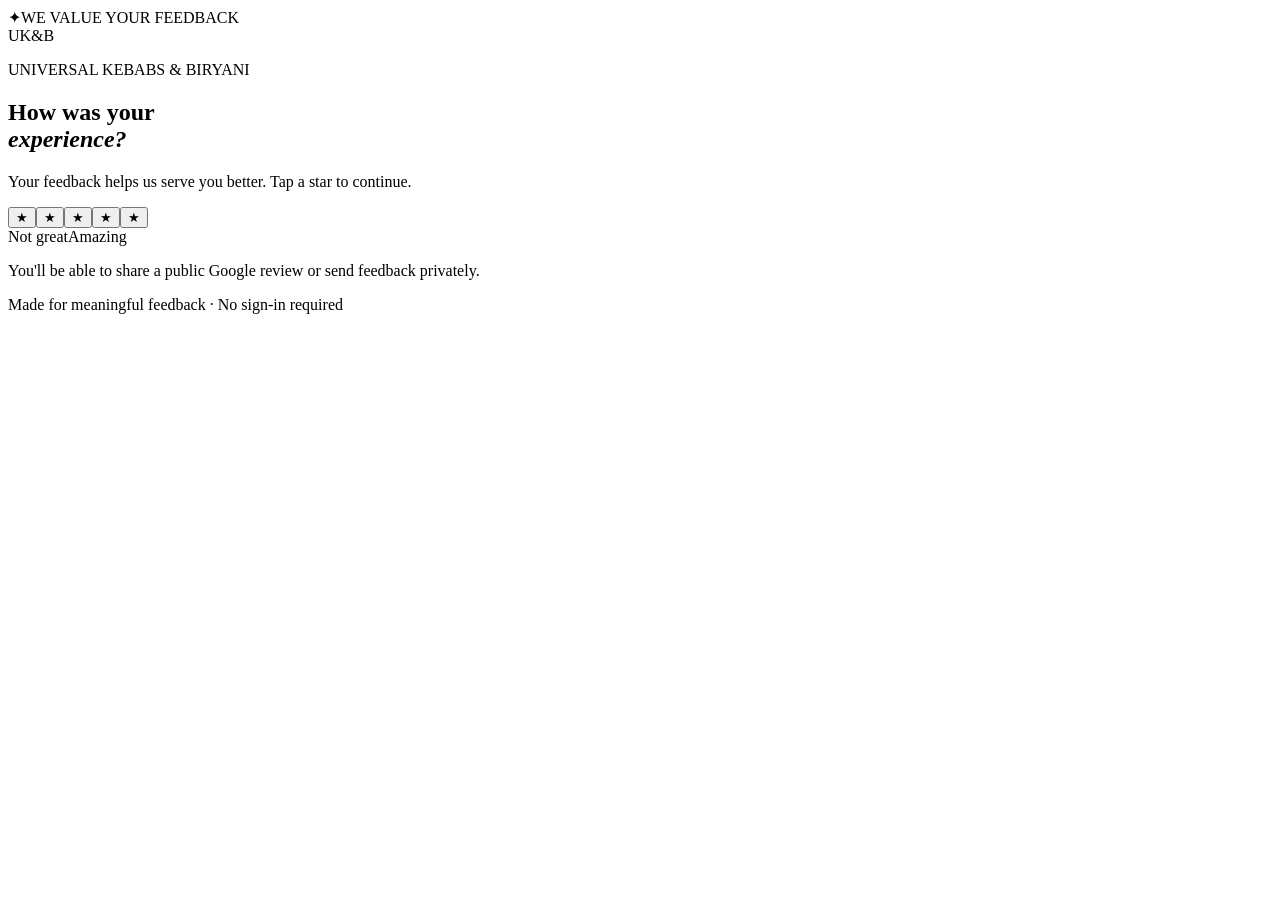
==== index.html @ d446b82c "Create index.html" ====
<!doctype html>
<html lang="en"><head><meta charset="utf-8"><meta name="viewport" content="width=device-width,initial-scale=1"><meta name="theme-color" content="#101817"><meta name="description" content="Share your experience with Universal Kebabs & Biryani."><title>Rate your visit | Universal Kebabs & Biryani</title><link rel="stylesheet" href="style.css"></head><body><main class="shell"><div class="top"><span class="mini-icon">✦</span><span>WE VALUE YOUR FEEDBACK</span></div><section class="panel"><div class="brand-mark" aria-hidden="true">UK<span>&</span>B</div><p class="eyebrow">UNIVERSAL KEBABS & BIRYANI</p><h1>How was your<br><em>experience?</em></h1><p class="subtitle">Your feedback helps us serve you better. Tap a star to continue.</p><div class="stars" role="group" aria-label="Choose a rating from one to five stars"><button type="button" aria-label="1 star" data-rating="1">★</button><button type="button" aria-label="2 stars" data-rating="2">★</button><button type="button" aria-label="3 stars" data-rating="3">★</button><button type="button" aria-label="4 stars" data-rating="4">★</button><button type="button" aria-label="5 stars" data-rating="5">★</button></div><div class="scale"><span>Not great</span><span>Amazing</span></div><p class="note">You'll be able to share a public Google review or send feedback privately.</p></section><footer>Made for meaningful feedback · No sign-in required</footer></main><script>const buttons=[...document.querySelectorAll('[data-rating]')];buttons.forEach((btn,i)=>{btn.addEventListener('mouseenter',()=>paint(i+1));btn.addEventListener('focus',()=>paint(i+1));btn.addEventListener('click',()=>{const n=Number(btn.dataset.rating);window.location.href='feedback.html?rating='+n;});});document.querySelector('.stars').addEventListener('mouseleave',()=>paint(0));function paint(n){buttons.forEach((b,i)=>b.classList.toggle('active',i<n));}</script></body></html>
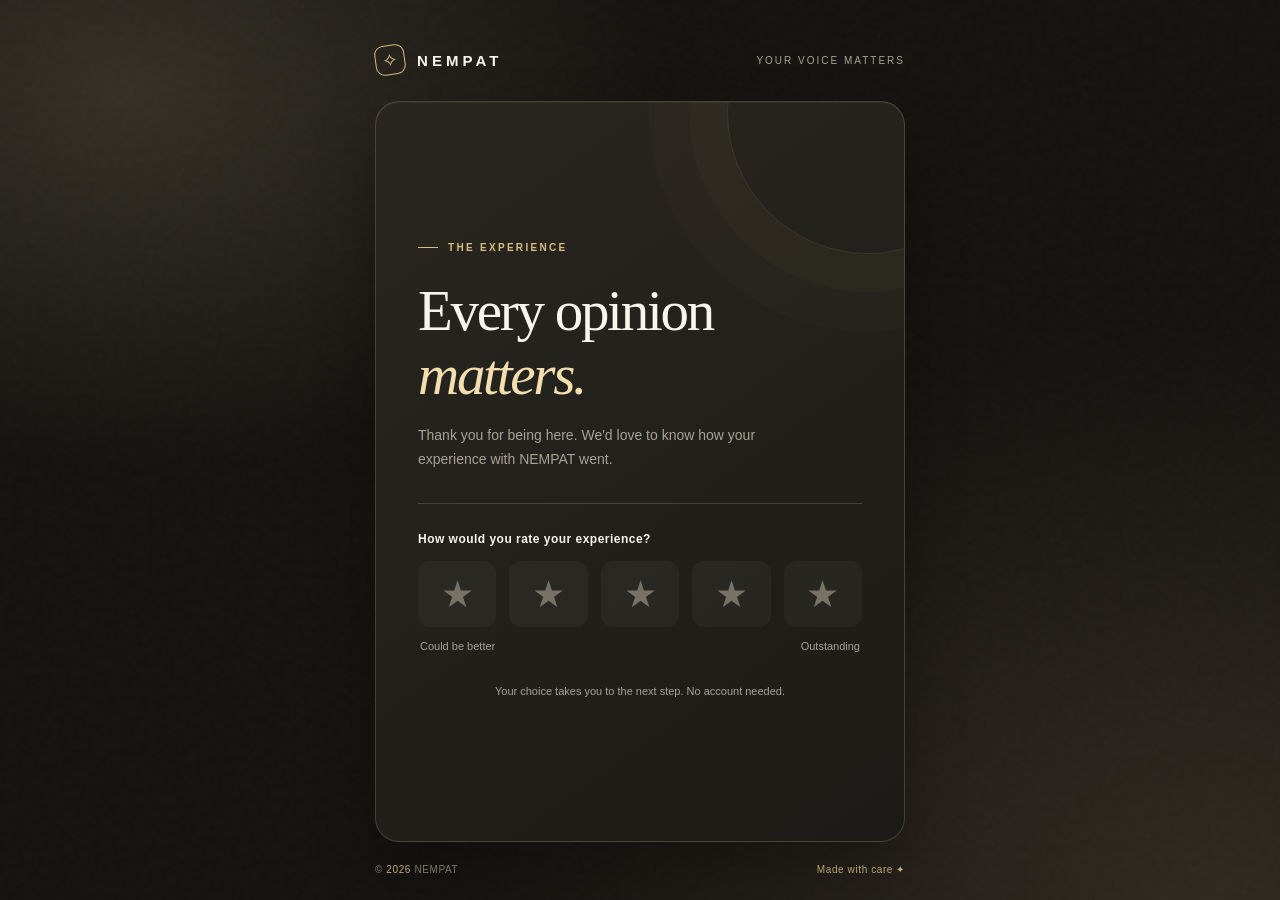
==== commit 0eb62eeb: "Add files via upload" ====
--- a/index.html
+++ b/index.html
@@ -1,2 +1,118 @@
 <!doctype html>
-<html lang="en"><head><meta charset="utf-8"><meta name="viewport" content="width=device-width,initial-scale=1"><meta name="theme-color" content="#101817"><meta name="description" content="Share your experience with Universal Kebabs & Biryani."><title>Rate your visit | Universal Kebabs & Biryani</title><link rel="stylesheet" href="style.css"></head><body><main class="shell"><div class="top"><span class="mini-icon">✦</span><span>WE VALUE YOUR FEEDBACK</span></div><section class="panel"><div class="brand-mark" aria-hidden="true">UK<span>&</span>B</div><p class="eyebrow">UNIVERSAL KEBABS & BIRYANI</p><h1>How was your<br><em>experience?</em></h1><p class="subtitle">Your feedback helps us serve you better. Tap a star to continue.</p><div class="stars" role="group" aria-label="Choose a rating from one to five stars"><button type="button" aria-label="1 star" data-rating="1">★</button><button type="button" aria-label="2 stars" data-rating="2">★</button><button type="button" aria-label="3 stars" data-rating="3">★</button><button type="button" aria-label="4 stars" data-rating="4">★</button><button type="button" aria-label="5 stars" data-rating="5">★</button></div><div class="scale"><span>Not great</span><span>Amazing</span></div><p class="note">You'll be able to share a public Google review or send feedback privately.</p></section><footer>Made for meaningful feedback · No sign-in required</footer></main><script>const buttons=[...document.querySelectorAll('[data-rating]')];buttons.forEach((btn,i)=>{btn.addEventListener('mouseenter',()=>paint(i+1));btn.addEventListener('focus',()=>paint(i+1));btn.addEventListener('click',()=>{const n=Number(btn.dataset.rating);window.location.href='feedback.html?rating='+n;});});document.querySelector('.stars').addEventListener('mouseleave',()=>paint(0));function paint(n){buttons.forEach((b,i)=>b.classList.toggle('active',i<n));}</script></body></html>
+<html lang="en">
+<head>
+<meta charset="utf-8">
+<meta name="viewport" content="width=device-width,initial-scale=1,viewport-fit=cover">
+<meta name="theme-color" content="#141310">
+<meta name="description" content="Share your experience with NEMPAT.">
+<title>Share your experience · NEMPAT</title>
+<style>
+:root{--bg:#141310;--panel:#211f1a;--panel2:#29261f;--gold:#d9bd83;--goldlight:#f2deae;--text:#f8f5ec;--muted:#a9a295;--line:rgba(226,204,157,.2);--error:#edbba7}
+*{box-sizing:border-box}html,body{min-height:100%;margin:0}body{font-family:Inter,ui-sans-serif,-apple-system,BlinkMacSystemFont,"Segoe UI",sans-serif;color:var(--text);background:radial-gradient(ellipse at 10% 10%,#343026 0,transparent 33%),radial-gradient(ellipse at 95% 100%,#302920 0,transparent 45%),var(--bg);-webkit-font-smoothing:antialiased}
+body:before{content:"";position:fixed;inset:0;pointer-events:none;opacity:.1;background-image:url('data:image/svg+xml,%3Csvg viewBox=%220 0 180 180%22 xmlns=%22http://www.w3.org/2000/svg%22%3E%3Cfilter id=%22n%22%3E%3CfeTurbulence type=%22fractalNoise%22 baseFrequency=%22.73%22 numOctaves=%223%22 stitchTiles=%22stitch%22/%3E%3C/filter%3E%3Crect width=%22100%25%22 height=%22100%25%22 filter=%22url(%23n)%22 opacity=%22.25%22/%3E%3C/svg%3E')}
+.shell{width:min(100% - 30px,530px);margin:auto;min-height:100dvh;display:flex;flex-direction:column;padding:clamp(24px,5vh,48px) 0 25px;position:relative}.header{display:flex;justify-content:space-between;align-items:center;gap:12px;margin-bottom:26px}.wordmark{font-size:15px;font-weight:760;letter-spacing:.27em}.mark{width:30px;height:30px;border:1px solid var(--gold);border-radius:9px;display:grid;place-items:center;color:var(--gold);font-size:19px;transform:rotate(-8deg)}.branding{display:flex;align-items:center;gap:12px}.edition{color:var(--muted);font-size:10px;text-transform:uppercase;letter-spacing:.2em}
+.panel{position:relative;overflow:hidden;flex:1;background:linear-gradient(145deg,rgba(42,39,32,.98),rgba(28,27,23,.98));border:1px solid var(--line);border-radius:24px;box-shadow:0 28px 60px rgba(0,0,0,.27),inset 0 1px rgba(255,255,255,.05);padding:clamp(26px,6vw,47px) clamp(22px,6vw,42px);display:flex;flex-direction:column;justify-content:center}.panel:before{content:"";position:absolute;right:-105px;top:-130px;width:280px;height:280px;border:1px solid rgba(217,189,131,.13);border-radius:50%;box-shadow:0 0 0 38px rgba(217,189,131,.025),0 0 0 78px rgba(217,189,131,.018);pointer-events:none}.panel>div,.panel>form{position:relative}
+.tag{font-size:10px;font-weight:700;letter-spacing:.23em;text-transform:uppercase;color:var(--gold);margin:0 0 26px;display:flex;gap:10px;align-items:center}.tag:before{content:"";width:20px;height:1px;background:var(--gold)}h1{font-family:Georgia,Times,serif;font-weight:400;font-size:clamp(38px,8.1vw,57px);line-height:1.12;letter-spacing:-.04em;margin:0 0 17px}h1 em{font-weight:400;color:var(--goldlight)}.sub{color:var(--muted);line-height:1.7;font-size:14px;margin:0 0 32px;max-width:350px}.line{height:1px;background:var(--line);margin:0 0 28px}.question{font-size:12px;font-weight:650;letter-spacing:.04em;margin:0 0 15px}.stars{display:flex;align-items:center;gap:clamp(5px,2vw,13px);justify-content:space-between}.star{border:1px solid transparent;background:rgba(255,255,255,.035);color:#787266;border-radius:12px;flex:1;min-width:0;height:clamp(51px,13vw,66px);font-size:clamp(28px,7vw,37px);cursor:pointer;transition:transform .17s,background .17s,color .17s,border-color .17s;touch-action:manipulation}.star:hover,.star:focus-visible{transform:translateY(-3px);border-color:var(--gold);outline:none}.star.active{color:var(--goldlight);background:rgba(217,189,131,.14)}.legend{display:flex;justify-content:space-between;margin:13px 2px 0;font-size:11px;color:var(--muted)}.hint{margin:31px 0 0;color:#a9a397;font-size:11px;line-height:1.6;text-align:center}.hint svg{vertical-align:middle;margin-right:4px}.foot{display:flex;align-items:center;justify-content:space-between;margin-top:22px;color:#8e897e;font-size:10px;letter-spacing:.06em}.foot span:last-child{color:var(--gold)}
+[hidden]{display:none!important}.back{border:0;background:none;color:var(--gold);font-size:12px;cursor:pointer;padding:0;margin:0 0 28px;text-align:left;width:max-content}.field{display:flex;flex-direction:column;gap:8px;margin:0 0 15px}.field label{font-size:12px;font-weight:600}input,textarea{font:inherit;line-height:1.45;background:#171612;border:1px solid rgba(226,204,157,.24);border-radius:11px;padding:13px;color:var(--text);outline:none;width:100%}input:focus,textarea:focus{border-color:var(--gold)}textarea{resize:vertical;min-height:125px}.primary,.secondary{width:100%;border-radius:11px;font:inherit;font-size:13px;font-weight:700;cursor:pointer;padding:15px}.primary{color:#171410;background:linear-gradient(105deg,#e6c892,#f4dfb0);border:0}.secondary{background:transparent;color:var(--text);border:1px solid var(--line);margin-top:10px}.privacy{font-size:11px;color:var(--muted);line-height:1.6;margin:15px 0 0}.message{font-size:12px;line-height:1.5;color:var(--goldlight);margin:12px 0 0;min-height:20px}.confirm{background:#1c221b;border:1px solid rgba(196,222,166,.2);border-radius:12px;padding:15px;margin:15px 0;line-height:1.5;color:#e4eccf;font-size:13px}
+@media(max-width:380px){.edition{display:none}.panel{padding:26px 18px}.wordmark{letter-spacing:.19em}.shell{width:min(100% - 20px,530px)}}
+@media(prefers-reduced-motion:reduce){*,*:before,*:after{transition:none!important}}
+</style>
+</head>
+<body>
+<main class="shell">
+<header class="header"><div class="branding"><div class="mark" aria-hidden="true">✧</div><span class="wordmark">NEMPAT</span></div><span class="edition">Your voice matters</span></header>
+<section class="panel" aria-live="polite">
+<div id="ratingView">
+<p class="tag">The experience</p>
+<h1>Every opinion<br><em>matters.</em></h1>
+<p class="sub">Thank you for being here. We'd love to know how your experience with NEMPAT went.</p>
+<div class="line"></div>
+<p class="question">How would you rate your experience?</p>
+<div class="stars" role="group" aria-label="Rate your experience from 1 to 5 stars">
+<button class="star" type="button" data-rating="1" aria-label="1 out of 5 stars">★</button>
+<button class="star" type="button" data-rating="2" aria-label="2 out of 5 stars">★</button>
+<button class="star" type="button" data-rating="3" aria-label="3 out of 5 stars">★</button>
+<button class="star" type="button" data-rating="4" aria-label="4 out of 5 stars">★</button>
+<button class="star" type="button" data-rating="5" aria-label="5 out of 5 stars">★</button>
+</div>
+<div class="legend"><span>Could be better</span><span>Outstanding</span></div>
+<p class="hint">Your choice takes you to the next step. No account needed.</p>
+</div>
+<div id="privateView" hidden>
+<button class="back" id="back" type="button">← Back to rating</button>
+<p class="tag">Private feedback</p>
+<h1>Help us<br><em>improve.</em></h1>
+<p class="sub">Thanks for your honest feedback. This message is private and isn't a public review.</p>
+<form id="feedbackForm">
+<div class="field"><label for="message">What could we do better? <span aria-hidden="true">*</span></label><textarea id="message" name="message" maxlength="2000" required placeholder="Tell us about your experience…"></textarea></div>
+<div class="field"><label for="name">Your name <span style="color:var(--muted)">(optional)</span></label><input id="name" name="name" maxlength="100" autocomplete="name" placeholder="Your name"></div>
+<button class="primary" type="submit">Prepare private feedback →</button>
+<p class="privacy">For privacy, this page does not send or store feedback automatically. Your device will open sharing options so you can choose where to send it.</p>
+<p id="feedbackStatus" class="message" role="status"></p>
+</form>
+</div>
+<div id="preparedView" hidden>
+<button class="back" id="preparedBack" type="button">← Back to feedback</button>
+<p class="tag">Feedback ready</p>
+<h1>Thank you for<br><em>sharing.</em></h1>
+<p class="sub">Your message has been prepared but not yet sent to NEMPAT.</p>
+<div class="confirm" id="preparedText"></div>
+<button type="button" class="primary" id="share">Share feedback</button>
+<button type="button" class="secondary" id="copy">Copy feedback</button>
+<p id="shareStatus" class="message" role="status"></p>
+</div>
+</section>
+<footer class="foot"><span>© <span id="year"></span> NEMPAT</span><span>Made with care ✦</span></footer>
+</main>
+<script>
+'use strict';
+const CONFIG = { positiveDestination: 'http://localhost:3000/' }; // Replace with a PUBLIC HTTPS URL before using NFC cards with customers.
+const ratingView = document.getElementById('ratingView');
+const privateView = document.getElementById('privateView');
+const preparedView = document.getElementById('preparedView');
+const stars = [...document.querySelectorAll('[data-rating]')];
+let chosenRating = 0;
+let preparedMessage = '';
+const show = view => { [ratingView,privateView,preparedView].forEach(el=>el.hidden=el!==view); window.scrollTo({top:0,behavior:'instant'}); };
+const paint = n => stars.forEach(button => { const active = Number(button.dataset.rating) <= n; button.classList.toggle('active',active); button.setAttribute('aria-pressed', String(Number(button.dataset.rating)===n)); });
+stars.forEach(button => {
+  const n = Number(button.dataset.rating);
+  button.addEventListener('mouseenter',()=>paint(n));
+  button.addEventListener('focus',()=>paint(n));
+  button.addEventListener('click',()=>{
+    chosenRating=n;
+    if(n>=4) { window.location.assign(CONFIG.positiveDestination); return; }
+    paint(n); show(privateView); document.getElementById('message').focus();
+  });
+});
+document.querySelector('.stars').addEventListener('mouseleave',()=>paint(chosenRating));
+document.getElementById('back').addEventListener('click',()=>show(ratingView));
+document.getElementById('preparedBack').addEventListener('click',()=>show(privateView));
+document.getElementById('year').textContent = new Date().getFullYear();
+document.getElementById('feedbackForm').addEventListener('submit', e=>{
+  e.preventDefault();
+  if(!e.currentTarget.reportValidity()) return;
+  const message=document.getElementById('message').value.trim();
+  if(!message){ document.getElementById('feedbackStatus').textContent='Please enter your feedback.'; return; }
+  const name=document.getElementById('name').value.trim();
+  preparedMessage=`NEMPAT private feedback\nRating: ${chosenRating}/5\n${name ? `Name: ${name}\n`:''}Message: ${message}`;
+  document.getElementById('preparedText').textContent=preparedMessage;
+  document.getElementById('shareStatus').textContent='';
+  show(preparedView);
+});
+document.getElementById('share').addEventListener('click',async()=>{
+ const status=document.getElementById('shareStatus');
+ if(!navigator.share){status.textContent='Sharing is unavailable here. Please use “Copy feedback” instead.';return;}
+ try{await navigator.share({title:'NEMPAT private feedback',text:preparedMessage});status.textContent='Sharing completed on this device. Please verify that your message was sent.';}
+ catch(err){status.textContent=err.name==='AbortError'?'Sharing cancelled.':'Sharing failed. Please use “Copy feedback”.';}
+});
+document.getElementById('copy').addEventListener('click',async()=>{
+ const status=document.getElementById('shareStatus');
+ try{
+   if(navigator.clipboard && window.isSecureContext){await navigator.clipboard.writeText(preparedMessage);status.textContent='Copied! Paste it into your preferred messaging app.';return;}
+   const t=document.createElement('textarea');t.value=preparedMessage;t.style.position='fixed';t.style.opacity='0';document.body.appendChild(t);t.select();const ok=document.execCommand('copy');t.remove();if(!ok)throw Error('Copy unavailable');status.textContent='Copied! Paste it into your preferred messaging app.';
+ }catch{status.textContent='Copy not supported here. Select and copy the feedback text shown above.';}
+});
+</script>
+</body>
+</html>
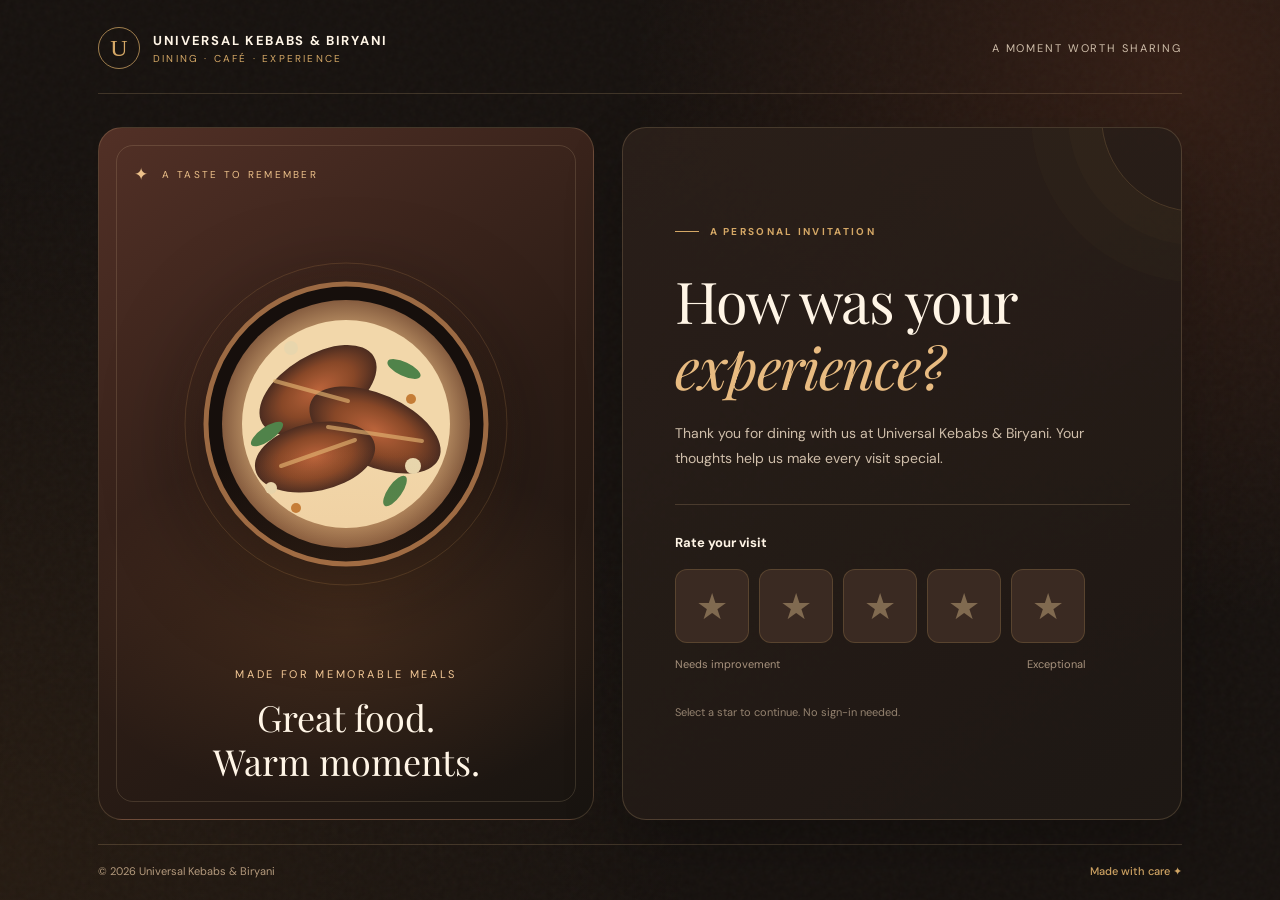
==== commit 1609b328: "Add files via upload" ====
--- a/index.html
+++ b/index.html
@@ -3,116 +3,47 @@
 <head>
 <meta charset="utf-8">
 <meta name="viewport" content="width=device-width,initial-scale=1,viewport-fit=cover">
-<meta name="theme-color" content="#141310">
-<meta name="description" content="Share your experience with NEMPAT.">
-<title>Share your experience · NEMPAT</title>
+<meta name="theme-color" content="#17120f">
+<meta name="description" content="Share your dining experience at Universal Kebabs & Biryani.">
+<title>Your experience | Universal Kebabs & Biryani</title>
 <style>
-:root{--bg:#141310;--panel:#211f1a;--panel2:#29261f;--gold:#d9bd83;--goldlight:#f2deae;--text:#f8f5ec;--muted:#a9a295;--line:rgba(226,204,157,.2);--error:#edbba7}
-*{box-sizing:border-box}html,body{min-height:100%;margin:0}body{font-family:Inter,ui-sans-serif,-apple-system,BlinkMacSystemFont,"Segoe UI",sans-serif;color:var(--text);background:radial-gradient(ellipse at 10% 10%,#343026 0,transparent 33%),radial-gradient(ellipse at 95% 100%,#302920 0,transparent 45%),var(--bg);-webkit-font-smoothing:antialiased}
-body:before{content:"";position:fixed;inset:0;pointer-events:none;opacity:.1;background-image:url('data:image/svg+xml,%3Csvg viewBox=%220 0 180 180%22 xmlns=%22http://www.w3.org/2000/svg%22%3E%3Cfilter id=%22n%22%3E%3CfeTurbulence type=%22fractalNoise%22 baseFrequency=%22.73%22 numOctaves=%223%22 stitchTiles=%22stitch%22/%3E%3C/filter%3E%3Crect width=%22100%25%22 height=%22100%25%22 filter=%22url(%23n)%22 opacity=%22.25%22/%3E%3C/svg%3E')}
-.shell{width:min(100% - 30px,530px);margin:auto;min-height:100dvh;display:flex;flex-direction:column;padding:clamp(24px,5vh,48px) 0 25px;position:relative}.header{display:flex;justify-content:space-between;align-items:center;gap:12px;margin-bottom:26px}.wordmark{font-size:15px;font-weight:760;letter-spacing:.27em}.mark{width:30px;height:30px;border:1px solid var(--gold);border-radius:9px;display:grid;place-items:center;color:var(--gold);font-size:19px;transform:rotate(-8deg)}.branding{display:flex;align-items:center;gap:12px}.edition{color:var(--muted);font-size:10px;text-transform:uppercase;letter-spacing:.2em}
-.panel{position:relative;overflow:hidden;flex:1;background:linear-gradient(145deg,rgba(42,39,32,.98),rgba(28,27,23,.98));border:1px solid var(--line);border-radius:24px;box-shadow:0 28px 60px rgba(0,0,0,.27),inset 0 1px rgba(255,255,255,.05);padding:clamp(26px,6vw,47px) clamp(22px,6vw,42px);display:flex;flex-direction:column;justify-content:center}.panel:before{content:"";position:absolute;right:-105px;top:-130px;width:280px;height:280px;border:1px solid rgba(217,189,131,.13);border-radius:50%;box-shadow:0 0 0 38px rgba(217,189,131,.025),0 0 0 78px rgba(217,189,131,.018);pointer-events:none}.panel>div,.panel>form{position:relative}
-.tag{font-size:10px;font-weight:700;letter-spacing:.23em;text-transform:uppercase;color:var(--gold);margin:0 0 26px;display:flex;gap:10px;align-items:center}.tag:before{content:"";width:20px;height:1px;background:var(--gold)}h1{font-family:Georgia,Times,serif;font-weight:400;font-size:clamp(38px,8.1vw,57px);line-height:1.12;letter-spacing:-.04em;margin:0 0 17px}h1 em{font-weight:400;color:var(--goldlight)}.sub{color:var(--muted);line-height:1.7;font-size:14px;margin:0 0 32px;max-width:350px}.line{height:1px;background:var(--line);margin:0 0 28px}.question{font-size:12px;font-weight:650;letter-spacing:.04em;margin:0 0 15px}.stars{display:flex;align-items:center;gap:clamp(5px,2vw,13px);justify-content:space-between}.star{border:1px solid transparent;background:rgba(255,255,255,.035);color:#787266;border-radius:12px;flex:1;min-width:0;height:clamp(51px,13vw,66px);font-size:clamp(28px,7vw,37px);cursor:pointer;transition:transform .17s,background .17s,color .17s,border-color .17s;touch-action:manipulation}.star:hover,.star:focus-visible{transform:translateY(-3px);border-color:var(--gold);outline:none}.star.active{color:var(--goldlight);background:rgba(217,189,131,.14)}.legend{display:flex;justify-content:space-between;margin:13px 2px 0;font-size:11px;color:var(--muted)}.hint{margin:31px 0 0;color:#a9a397;font-size:11px;line-height:1.6;text-align:center}.hint svg{vertical-align:middle;margin-right:4px}.foot{display:flex;align-items:center;justify-content:space-between;margin-top:22px;color:#8e897e;font-size:10px;letter-spacing:.06em}.foot span:last-child{color:var(--gold)}
-[hidden]{display:none!important}.back{border:0;background:none;color:var(--gold);font-size:12px;cursor:pointer;padding:0;margin:0 0 28px;text-align:left;width:max-content}.field{display:flex;flex-direction:column;gap:8px;margin:0 0 15px}.field label{font-size:12px;font-weight:600}input,textarea{font:inherit;line-height:1.45;background:#171612;border:1px solid rgba(226,204,157,.24);border-radius:11px;padding:13px;color:var(--text);outline:none;width:100%}input:focus,textarea:focus{border-color:var(--gold)}textarea{resize:vertical;min-height:125px}.primary,.secondary{width:100%;border-radius:11px;font:inherit;font-size:13px;font-weight:700;cursor:pointer;padding:15px}.primary{color:#171410;background:linear-gradient(105deg,#e6c892,#f4dfb0);border:0}.secondary{background:transparent;color:var(--text);border:1px solid var(--line);margin-top:10px}.privacy{font-size:11px;color:var(--muted);line-height:1.6;margin:15px 0 0}.message{font-size:12px;line-height:1.5;color:var(--goldlight);margin:12px 0 0;min-height:20px}.confirm{background:#1c221b;border:1px solid rgba(196,222,166,.2);border-radius:12px;padding:15px;margin:15px 0;line-height:1.5;color:#e4eccf;font-size:13px}
-@media(max-width:380px){.edition{display:none}.panel{padding:26px 18px}.wordmark{letter-spacing:.19em}.shell{width:min(100% - 20px,530px)}}
+@import url('https://fonts.googleapis.com/css2?family=DM+Sans:wght@400;500;600;700&family=Playfair+Display:wght@400;500;600&display=swap');
+:root{--base:#17120f;--base2:#251c16;--wine:#4b241d;--gold:#d5a866;--cream:#fff5e6;--soft:#cfbeaa;--line:rgba(232,197,146,.19);--card:#281e18}*{box-sizing:border-box}html{min-height:100%;background:var(--base)}body{margin:0;color:var(--cream);font-family:'DM Sans',Arial,sans-serif;min-height:100vh;background:radial-gradient(circle at 92% 8%,rgba(152,71,41,.22),transparent 38%),radial-gradient(circle at 0% 95%,rgba(121,78,35,.15),transparent 45%),var(--base)}button,input,textarea{font:inherit}button{cursor:pointer}button:focus-visible,input:focus-visible,textarea:focus-visible{outline:2px solid var(--gold);outline-offset:3px} .noise{position:fixed;inset:0;pointer-events:none;opacity:.12;background-image:url("data:image/svg+xml,%3Csvg viewBox='0 0 180 180' xmlns='http://www.w3.org/2000/svg'%3E%3Cfilter id='n'%3E%3CfeTurbulence type='fractalNoise' baseFrequency='.84' numOctaves='3' stitchTiles='stitch'/%3E%3C/filter%3E%3Crect width='100%25' height='100%25' filter='url(%23n)' opacity='.25'/%3E%3C/svg%3E")} .layout{min-height:100dvh;max-width:1140px;margin:auto;padding:27px 28px 22px;display:flex;flex-direction:column;position:relative}.header{display:flex;align-items:center;justify-content:space-between;gap:14px;padding-bottom:24px;border-bottom:1px solid var(--line)}.brand{display:flex;align-items:center;gap:13px}.monogram{width:42px;height:42px;display:grid;place-items:center;border:1px solid rgba(213,168,102,.72);border-radius:50%;color:var(--gold);font:500 24px Georgia,serif}.brandtitle{font-size:13px;letter-spacing:.13em;font-weight:700;text-transform:uppercase;line-height:1.6}.brandsub{font-size:10px;letter-spacing:.22em;text-transform:uppercase;color:var(--gold)}.eyebrowtop{font-size:11px;letter-spacing:.17em;text-transform:uppercase;color:var(--soft)}.stage{display:grid;grid-template-columns:.94fr 1.06fr;flex:1;min-height:620px;padding:33px 0 24px;gap:28px}.visual{position:relative;min-height:520px;border-radius:24px;overflow:hidden;background:radial-gradient(circle at 50% 45%,rgba(205,128,68,.25),transparent 40%),linear-gradient(145deg,#523026,#2d1d16 53%,#181410);border:1px solid var(--line);display:flex;flex-direction:column;justify-content:space-between;padding:35px}.visual:before{content:"";position:absolute;inset:17px;border:1px solid rgba(250,222,174,.14);border-radius:17px;pointer-events:none}.visual:after{content:"";position:absolute;left:-15%;right:-15%;top:42%;height:60%;background:radial-gradient(ellipse,rgba(210,129,67,.14),transparent 62%);pointer-events:none}.ornament{z-index:1;display:flex;align-items:center;gap:12px;color:#edc18a;font-size:10px;letter-spacing:.23em;text-transform:uppercase}.ornament:before{content:"✦";font-size:17px}.art{position:relative;align-self:center;width:min(94%,360px);aspect-ratio:1;margin:0 auto;display:grid;place-items:center;filter:drop-shadow(0 20px 45px #0008)}.art svg{width:100%;height:100%}.visualcaption{position:relative;z-index:1;text-align:center}.visualcaption span{font-size:11px;letter-spacing:.24em;text-transform:uppercase;color:#f4c997}.visualcaption p{font:400 clamp(26px,3.2vw,36px)/1.22 'Playfair Display',Georgia,serif;margin:13px 0 0}.card{display:flex;justify-content:center;flex-direction:column;padding:clamp(12px,3.5vw,52px) clamp(9px,4vw,54px);border-radius:24px;border:1px solid var(--line);background:linear-gradient(145deg,rgba(45,33,27,.85),rgba(30,24,20,.94));box-shadow:0 26px 60px #0003;position:relative;overflow:hidden}.card:after{content:"";position:absolute;width:190px;height:190px;right:-112px;top:-108px;border:1px solid rgba(213,168,102,.20);border-radius:50%;box-shadow:0 0 0 33px rgba(213,168,102,.025),0 0 0 70px rgba(213,168,102,.017)}.content{position:relative;z-index:1}.overline{display:flex;align-items:center;gap:11px;color:var(--gold);text-transform:uppercase;letter-spacing:.23em;font-size:10px;font-weight:700;margin:0 0 30px}.overline:before{content:"";display:block;width:24px;height:1px;background:var(--gold)}h1{font:400 clamp(38px,4.5vw,61px)/1.14 'Playfair Display',Georgia,serif;letter-spacing:-.028em;margin:0 0 21px}h1 em{color:#e8bb81;font-style:italic}.desc{color:var(--soft);font-size:14px;line-height:1.8;margin:0 0 33px;max-width:410px}.rule{height:1px;background:var(--line);margin-bottom:29px}.question{font-size:13px;font-weight:700;margin:0 0 18px}.stars{display:flex;gap:10px;max-width:410px}.star{flex:1;min-width:0;aspect-ratio:1;border-radius:12px;background:#3a2a22;border:1px solid rgba(213,168,102,.2);color:#806a50;font-size:clamp(25px,3.8vw,36px);transition:transform .16s,border-color .16s,background .16s,color .16s;touch-action:manipulation;display:grid;place-items:center}.star:is(:hover,:focus-visible),.star.selected{transform:translateY(-3px);border-color:#e4b779;color:#f4c680;background:#513626}.scale{display:flex;justify-content:space-between;max-width:410px;color:#a8937e;font-size:11px;margin:14px 0 0}.tiny{font-size:11px;line-height:1.7;color:#958370;margin:32px 0 0}.footer{display:flex;justify-content:space-between;align-items:center;gap:15px;border-top:1px solid var(--line);padding-top:19px;color:#b49a7d;font-size:11px}.footer b{font-weight:500;color:var(--gold)}[hidden]{display:none!important}.back{border:0;padding:0;background:none;color:var(--gold);font-size:12px;font-weight:600;margin-bottom:31px;text-align:left}.field{margin:0 0 19px}.field label{display:block;color:#ebd5bd;font-size:12px;font-weight:600;margin-bottom:10px}.field input,.field textarea{width:100%;color:var(--cream);background:#19130f;border:1px solid rgba(213,168,102,.28);border-radius:11px;padding:14px 15px;outline:0}.field textarea{min-height:130px;resize:vertical;line-height:1.6}.field input::placeholder,.field textarea::placeholder{color:#8c7967}.primary,.secondary{width:100%;min-height:48px;border-radius:11px;border:0;font-size:13px;font-weight:700}.primary{background:linear-gradient(105deg,#e9bf82,#c99759);color:#24160d}.secondary{margin-top:11px;background:transparent;border:1px solid var(--line);color:var(--cream)}.note{font-size:11px;line-height:1.65;color:#bba590;margin-top:15px}.status{font-size:12px;line-height:1.6;color:#e4bc82;margin-top:14px;min-height:19px}.preview{white-space:pre-wrap;overflow-wrap:anywhere;padding:16px;border-radius:11px;background:rgba(231,188,124,.06);border:1px solid var(--line);font-size:12px;line-height:1.7;color:#eedcc4;margin:23px 0}.saved{font-size:12px;color:#b2a18e}
+@media(max-width:790px){.layout{padding:18px 15px 20px}.header{padding-bottom:17px}.stage{grid-template-columns:1fr;gap:16px;padding-top:16px;min-height:auto}.visual{min-height:180px;padding:22px;flex-direction:row;align-items:center}.visual:before{inset:9px}.art{width:140px;margin:0}.visualcaption{text-align:left;flex:1}.visualcaption p{font-size:23px}.ornament{display:none}.card{padding:35px 25px;min-height:440px}.footer{margin-top:6px}.eyebrowtop{display:none}}
+@media(max-width:410px){.visual{min-height:150px;padding:15px}.art{width:118px}.visualcaption p{font-size:19px}.visualcaption span{font-size:9px}.brandtitle{font-size:11px}.brandsub{font-size:9px}.card{padding:29px 20px}.star{font-size:27px;border-radius:9px}.stars{gap:6px}.stage{gap:12px}}
 @media(prefers-reduced-motion:reduce){*,*:before,*:after{transition:none!important}}
 </style>
 </head>
 <body>
-<main class="shell">
-<header class="header"><div class="branding"><div class="mark" aria-hidden="true">✧</div><span class="wordmark">NEMPAT</span></div><span class="edition">Your voice matters</span></header>
-<section class="panel" aria-live="polite">
-<div id="ratingView">
-<p class="tag">The experience</p>
-<h1>Every opinion<br><em>matters.</em></h1>
-<p class="sub">Thank you for being here. We'd love to know how your experience with NEMPAT went.</p>
-<div class="line"></div>
-<p class="question">How would you rate your experience?</p>
-<div class="stars" role="group" aria-label="Rate your experience from 1 to 5 stars">
-<button class="star" type="button" data-rating="1" aria-label="1 out of 5 stars">★</button>
-<button class="star" type="button" data-rating="2" aria-label="2 out of 5 stars">★</button>
-<button class="star" type="button" data-rating="3" aria-label="3 out of 5 stars">★</button>
-<button class="star" type="button" data-rating="4" aria-label="4 out of 5 stars">★</button>
-<button class="star" type="button" data-rating="5" aria-label="5 out of 5 stars">★</button>
+<div class="noise" aria-hidden="true"></div>
+<div class="layout">
+<header class="header"><div class="brand"><div class="monogram" aria-hidden="true">U</div><div><div class="brandtitle">Universal Kebabs &amp; Biryani</div><div class="brandsub">Dining · Café · Experience</div></div></div><div class="eyebrowtop">A moment worth sharing</div></header>
+<main class="stage">
+<aside class="visual" aria-label="Restaurant-themed decoration"><div class="ornament">A taste to remember</div><div class="art" aria-hidden="true"><svg viewBox="0 0 360 360" xmlns="http://www.w3.org/2000/svg"><defs><radialGradient id="plate"><stop stop-color="#fff2d3"/><stop offset=".65" stop-color="#d7ad79"/><stop offset="1" stop-color="#855c3f"/></radialGradient><radialGradient id="food"><stop stop-color="#b85e35"/><stop offset=".62" stop-color="#824021"/><stop offset="1" stop-color="#442419"/></radialGradient></defs><circle cx="180" cy="180" r="161" fill="none" stroke="#cf9a5a" stroke-opacity=".18" stroke-width="1"/><circle cx="180" cy="180" r="140" fill="#160f0c" stroke="#9c6a43" stroke-width="5"/><circle cx="180" cy="180" r="124" fill="url(#plate)"/><circle cx="180" cy="180" r="104" fill="#f2d7aa"/><g opacity=".95"><ellipse cx="152" cy="146" rx="65" ry="35" transform="rotate(-31 152 146)" fill="url(#food)"/><ellipse cx="209" cy="186" rx="70" ry="36" transform="rotate(24 209 186)" fill="url(#food)"/><ellipse cx="149" cy="213" rx="61" ry="34" transform="rotate(-12 149 213)" fill="url(#food)"/></g><g stroke="#e3b472" stroke-width="4" stroke-linecap="round" opacity=".65"><path d="M109 137l73 20M162 183l94 14M115 222l74-26"/></g><g fill="#50834a"><ellipse cx="101" cy="190" rx="19" ry="7" transform="rotate(-35 101 190)"/><ellipse cx="238" cy="125" rx="18" ry="7" transform="rotate(25 238 125)"/><ellipse cx="229" cy="247" rx="18" ry="7" transform="rotate(-55 229 247)"/></g><g fill="#e8d6ad"><circle cx="125" cy="104" r="7"/><circle cx="247" cy="222" r="8"/><circle cx="105" cy="244" r="6"/></g><g fill="#c57d37"><circle cx="130" cy="264" r="5"/><circle cx="245" cy="155" r="5"/></g></svg></div><div class="visualcaption"><span>Made for memorable meals</span><p>Great food.<br/>Warm moments.</p></div></aside>
+<section class="card" aria-live="polite">
+<div class="content" id="ratingScreen"><p class="overline">A personal invitation</p><h1>How was your<br/><em>experience?</em></h1><p class="desc">Thank you for dining with us at Universal Kebabs &amp; Biryani. Your thoughts help us make every visit special.</p><div class="rule"></div><p class="question">Rate your visit</p><div class="stars" role="group" aria-label="Choose a rating from one to five stars"><button type="button" class="star" data-rate="1" aria-label="1 star">★</button><button type="button" class="star" data-rate="2" aria-label="2 stars">★</button><button type="button" class="star" data-rate="3" aria-label="3 stars">★</button><button type="button" class="star" data-rate="4" aria-label="4 stars">★</button><button type="button" class="star" data-rate="5" aria-label="5 stars">★</button></div><div class="scale"><span>Needs improvement</span><span>Exceptional</span></div><p class="tiny">Select a star to continue. No sign-in needed.</p></div>
+<div class="content" id="privateScreen" hidden><button class="back" id="backRating" type="button">← Change rating</button><p class="overline">Private feedback</p><h1>Help us make<br/><em>it better.</em></h1><p class="desc">We're listening. Tell our team what we could improve. This is private feedback, not a public review.</p><form id="feedbackForm"><div class="field"><label for="feedbackMessage">Your feedback *</label><textarea id="feedbackMessage" required maxlength="2000" placeholder="Tell us about your visit..."></textarea></div><div class="field"><label for="visitorName">Your name (optional)</label><input id="visitorName" maxlength="100" autocomplete="name" placeholder="How should we address you?"></div><button class="primary" type="submit">Prepare feedback →</button><p class="note">Your message is not sent automatically. The next screen lets you share or copy it.</p><p id="formStatus" class="status" role="status"></p></form></div>
+<div class="content" id="shareScreen" hidden><button class="back" type="button" id="backFeedback">← Edit feedback</button><p class="overline">Your message is ready</p><h1>Thank you for<br/><em>helping us.</em></h1><p class="desc">Your private message is prepared. Please share it with the restaurant or copy it to send later.</p><div class="preview" id="preparedMessage"></div><button class="primary" type="button" id="shareButton">Share private feedback</button><button class="secondary" type="button" id="copyButton">Copy message</button><p id="shareStatus" class="status" role="status"></p></div>
+</section>
+</main>
+<footer class="footer"><span>© <span id="year"></span> Universal Kebabs &amp; Biryani</span><b>Made with care ✦</b></footer>
 </div>
-<div class="legend"><span>Could be better</span><span>Outstanding</span></div>
-<p class="hint">Your choice takes you to the next step. No account needed.</p>
-</div>
-<div id="privateView" hidden>
-<button class="back" id="back" type="button">← Back to rating</button>
-<p class="tag">Private feedback</p>
-<h1>Help us<br><em>improve.</em></h1>
-<p class="sub">Thanks for your honest feedback. This message is private and isn't a public review.</p>
-<form id="feedbackForm">
-<div class="field"><label for="message">What could we do better? <span aria-hidden="true">*</span></label><textarea id="message" name="message" maxlength="2000" required placeholder="Tell us about your experience…"></textarea></div>
-<div class="field"><label for="name">Your name <span style="color:var(--muted)">(optional)</span></label><input id="name" name="name" maxlength="100" autocomplete="name" placeholder="Your name"></div>
-<button class="primary" type="submit">Prepare private feedback →</button>
-<p class="privacy">For privacy, this page does not send or store feedback automatically. Your device will open sharing options so you can choose where to send it.</p>
-<p id="feedbackStatus" class="message" role="status"></p>
-</form>
-</div>
-<div id="preparedView" hidden>
-<button class="back" id="preparedBack" type="button">← Back to feedback</button>
-<p class="tag">Feedback ready</p>
-<h1>Thank you for<br><em>sharing.</em></h1>
-<p class="sub">Your message has been prepared but not yet sent to NEMPAT.</p>
-<div class="confirm" id="preparedText"></div>
-<button type="button" class="primary" id="share">Share feedback</button>
-<button type="button" class="secondary" id="copy">Copy feedback</button>
-<p id="shareStatus" class="message" role="status"></p>
-</div>
-</section>
-<footer class="foot"><span>© <span id="year"></span> NEMPAT</span><span>Made with care ✦</span></footer>
-</main>
 <script>
 'use strict';
-const CONFIG = { positiveDestination: 'http://localhost:3000/' }; // Replace with a PUBLIC HTTPS URL before using NFC cards with customers.
-const ratingView = document.getElementById('ratingView');
-const privateView = document.getElementById('privateView');
-const preparedView = document.getElementById('preparedView');
-const stars = [...document.querySelectorAll('[data-rating]')];
-let chosenRating = 0;
-let preparedMessage = '';
-const show = view => { [ratingView,privateView,preparedView].forEach(el=>el.hidden=el!==view); window.scrollTo({top:0,behavior:'instant'}); };
-const paint = n => stars.forEach(button => { const active = Number(button.dataset.rating) <= n; button.classList.toggle('active',active); button.setAttribute('aria-pressed', String(Number(button.dataset.rating)===n)); });
-stars.forEach(button => {
-  const n = Number(button.dataset.rating);
-  button.addEventListener('mouseenter',()=>paint(n));
-  button.addEventListener('focus',()=>paint(n));
-  button.addEventListener('click',()=>{
-    chosenRating=n;
-    if(n>=4) { window.location.assign(CONFIG.positiveDestination); return; }
-    paint(n); show(privateView); document.getElementById('message').focus();
-  });
-});
-document.querySelector('.stars').addEventListener('mouseleave',()=>paint(chosenRating));
-document.getElementById('back').addEventListener('click',()=>show(ratingView));
-document.getElementById('preparedBack').addEventListener('click',()=>show(privateView));
-document.getElementById('year').textContent = new Date().getFullYear();
-document.getElementById('feedbackForm').addEventListener('submit', e=>{
-  e.preventDefault();
-  if(!e.currentTarget.reportValidity()) return;
-  const message=document.getElementById('message').value.trim();
-  if(!message){ document.getElementById('feedbackStatus').textContent='Please enter your feedback.'; return; }
-  const name=document.getElementById('name').value.trim();
-  preparedMessage=`NEMPAT private feedback\nRating: ${chosenRating}/5\n${name ? `Name: ${name}\n`:''}Message: ${message}`;
-  document.getElementById('preparedText').textContent=preparedMessage;
-  document.getElementById('shareStatus').textContent='';
-  show(preparedView);
-});
-document.getElementById('share').addEventListener('click',async()=>{
- const status=document.getElementById('shareStatus');
- if(!navigator.share){status.textContent='Sharing is unavailable here. Please use “Copy feedback” instead.';return;}
- try{await navigator.share({title:'NEMPAT private feedback',text:preparedMessage});status.textContent='Sharing completed on this device. Please verify that your message was sent.';}
- catch(err){status.textContent=err.name==='AbortError'?'Sharing cancelled.':'Sharing failed. Please use “Copy feedback”.';}
-});
-document.getElementById('copy').addEventListener('click',async()=>{
- const status=document.getElementById('shareStatus');
- try{
-   if(navigator.clipboard && window.isSecureContext){await navigator.clipboard.writeText(preparedMessage);status.textContent='Copied! Paste it into your preferred messaging app.';return;}
-   const t=document.createElement('textarea');t.value=preparedMessage;t.style.position='fixed';t.style.opacity='0';document.body.appendChild(t);t.select();const ok=document.execCommand('copy');t.remove();if(!ok)throw Error('Copy unavailable');status.textContent='Copied! Paste it into your preferred messaging app.';
- }catch{status.textContent='Copy not supported here. Select and copy the feedback text shown above.';}
-});
+const SETTINGS = Object.freeze({positiveURL:'http://localhost:3000/'});
+const screens=[document.getElementById('ratingScreen'),document.getElementById('privateScreen'),document.getElementById('shareScreen')];
+const stars=[...document.querySelectorAll('[data-rate]')];
+let currentRating=0;let prepared='';
+function openScreen(index){screens.forEach((el,i)=>el.hidden=i!==index);window.scrollTo(0,0)}
+function paintStars(n){stars.forEach(el=>{const value=Number(el.dataset.rate);el.classList.toggle('selected',value<=n);el.setAttribute('aria-pressed',String(value===currentRating))})}
+stars.forEach(el=>{el.addEventListener('mouseenter',()=>paintStars(Number(el.dataset.rate)));el.addEventListener('focus',()=>paintStars(Number(el.dataset.rate)));el.addEventListener('click',()=>{currentRating=Number(el.dataset.rate);paintStars(currentRating);if(currentRating>=4){window.location.assign(SETTINGS.positiveURL);return;}openScreen(1);document.getElementById('feedbackMessage').focus()})});
+document.querySelector('.stars').addEventListener('mouseleave',()=>paintStars(currentRating));
+document.getElementById('backRating').addEventListener('click',()=>openScreen(0));
+document.getElementById('backFeedback').addEventListener('click',()=>openScreen(1));
+document.getElementById('year').textContent=new Date().getFullYear();
+document.getElementById('feedbackForm').addEventListener('submit',event=>{event.preventDefault();if(!event.currentTarget.reportValidity())return;const msg=document.getElementById('feedbackMessage').value.trim();if(!msg){document.getElementById('formStatus').textContent='Please write your feedback.';return;}const name=document.getElementById('visitorName').value.trim();prepared=`Universal Kebabs & Biryani — Private Feedback\nRating: ${currentRating}/5\n${name?'Name: '+name+'\n':''}Feedback: ${msg}`;document.getElementById('preparedMessage').textContent=prepared;document.getElementById('shareStatus').textContent='';openScreen(2)});
+document.getElementById('shareButton').addEventListener('click',async()=>{const status=document.getElementById('shareStatus');if(!navigator.share){status.textContent='Sharing is unavailable. Use Copy message instead.';return;}try{await navigator.share({title:'Restaurant private feedback',text:prepared});status.textContent='Sharing completed; please confirm it reached your intended recipient.'}catch(e){status.textContent=e.name==='AbortError'?'Sharing cancelled.':'Sharing failed. Use Copy message instead.'}});
+document.getElementById('copyButton').addEventListener('click',async()=>{const status=document.getElementById('shareStatus');try{if(navigator.clipboard&&window.isSecureContext){await navigator.clipboard.writeText(prepared)}else{const el=document.createElement('textarea');el.value=prepared;el.style.cssText='position:fixed;opacity:0';document.body.appendChild(el);el.select();const ok=document.execCommand('copy');el.remove();if(!ok)throw Error('Copy unsupported')}status.textContent='Copied. Paste it into your preferred messaging app.'}catch(e){status.textContent='Could not copy automatically. Select the text above to copy it.'}});
 </script>
 </body>
 </html>
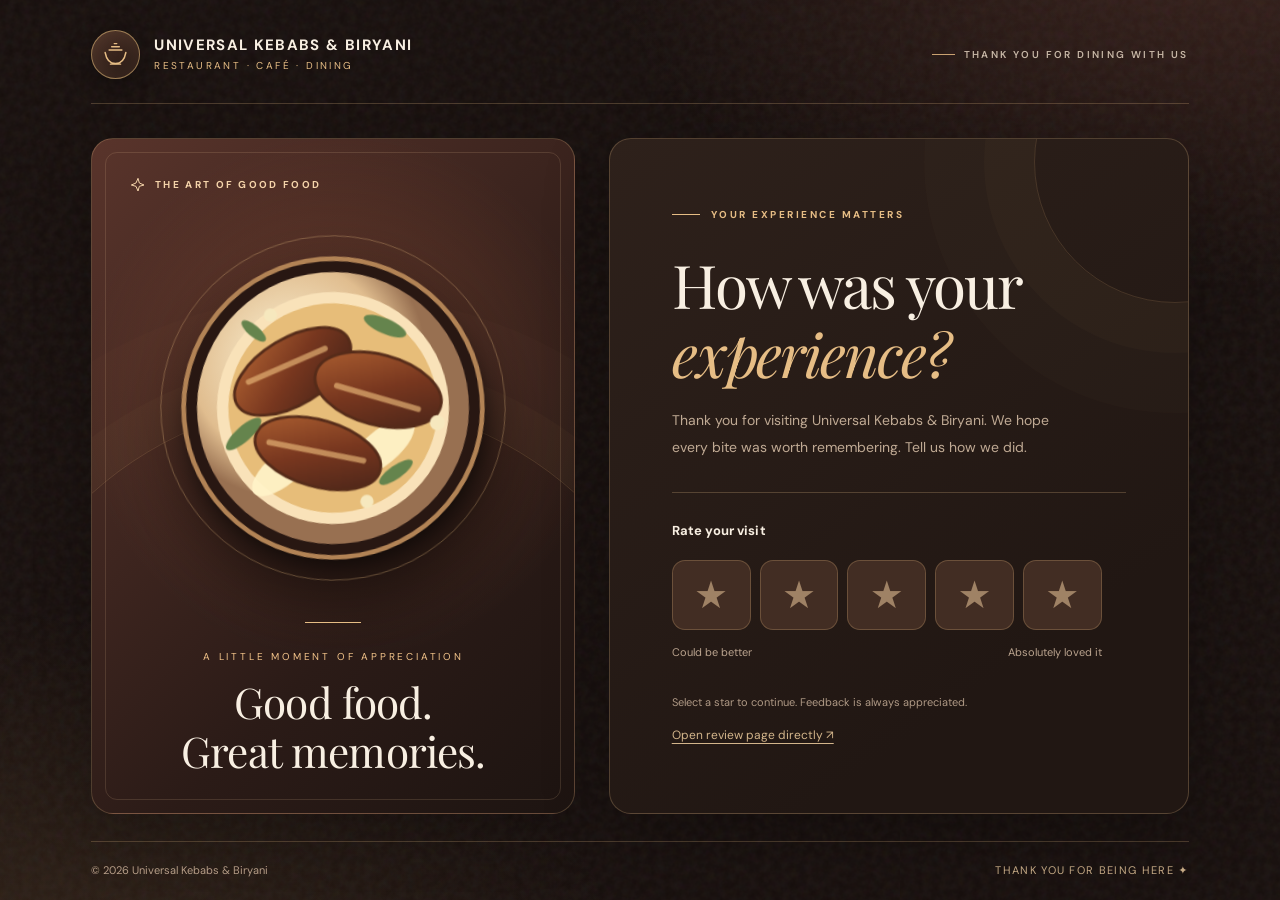
==== commit 15e294c9: "Create index.html" ====
--- a/index.html
+++ b/index.html
@@ -1,49 +1,203 @@
 <!doctype html>
 <html lang="en">
 <head>
-<meta charset="utf-8">
-<meta name="viewport" content="width=device-width,initial-scale=1,viewport-fit=cover">
-<meta name="theme-color" content="#17120f">
-<meta name="description" content="Share your dining experience at Universal Kebabs & Biryani.">
-<title>Your experience | Universal Kebabs & Biryani</title>
+  <meta charset="utf-8" />
+  <meta name="viewport" content="width=device-width,initial-scale=1,viewport-fit=cover" />
+  <meta name="theme-color" content="#1a1210" />
+  <meta name="description" content="Share your dining experience at Universal Kebabs & Biryani." />
+  <title>Share Your Experience | Universal Kebabs & Biryani</title>
+  <link rel="preconnect" href="https://fonts.googleapis.com" />
+  <link rel="preconnect" href="https://fonts.gstatic.com" crossorigin />
+  <link href="https://fonts.googleapis.com/css2?family=DM+Sans:wght@400;500;600;700&family=Playfair+Display:ital,wght@0,400;0,500;0,600;1,400;1,500&display=swap" rel="stylesheet" />
+  <link rel="icon" type="image/svg+xml" href="data:image/svg+xml,%3Csvg xmlns='http://www.w3.org/2000/svg' viewBox='0 0 64 64'%3E%3Crect width='64' height='64' rx='14' fill='%231a1210'/%3E%3Cpath d='M15 30Q32 51 49 30' fill='none' stroke='%23dbb27b' stroke-width='5' stroke-linecap='round'/%3E%3Cpath d='M20 24h24M24 18h16' stroke='%23dbb27b' stroke-width='3' stroke-linecap='round'/%3E%3C/svg%3E" />
 <style>
-@import url('https://fonts.googleapis.com/css2?family=DM+Sans:wght@400;500;600;700&family=Playfair+Display:wght@400;500;600&display=swap');
-:root{--base:#17120f;--base2:#251c16;--wine:#4b241d;--gold:#d5a866;--cream:#fff5e6;--soft:#cfbeaa;--line:rgba(232,197,146,.19);--card:#281e18}*{box-sizing:border-box}html{min-height:100%;background:var(--base)}body{margin:0;color:var(--cream);font-family:'DM Sans',Arial,sans-serif;min-height:100vh;background:radial-gradient(circle at 92% 8%,rgba(152,71,41,.22),transparent 38%),radial-gradient(circle at 0% 95%,rgba(121,78,35,.15),transparent 45%),var(--base)}button,input,textarea{font:inherit}button{cursor:pointer}button:focus-visible,input:focus-visible,textarea:focus-visible{outline:2px solid var(--gold);outline-offset:3px} .noise{position:fixed;inset:0;pointer-events:none;opacity:.12;background-image:url("data:image/svg+xml,%3Csvg viewBox='0 0 180 180' xmlns='http://www.w3.org/2000/svg'%3E%3Cfilter id='n'%3E%3CfeTurbulence type='fractalNoise' baseFrequency='.84' numOctaves='3' stitchTiles='stitch'/%3E%3C/filter%3E%3Crect width='100%25' height='100%25' filter='url(%23n)' opacity='.25'/%3E%3C/svg%3E")} .layout{min-height:100dvh;max-width:1140px;margin:auto;padding:27px 28px 22px;display:flex;flex-direction:column;position:relative}.header{display:flex;align-items:center;justify-content:space-between;gap:14px;padding-bottom:24px;border-bottom:1px solid var(--line)}.brand{display:flex;align-items:center;gap:13px}.monogram{width:42px;height:42px;display:grid;place-items:center;border:1px solid rgba(213,168,102,.72);border-radius:50%;color:var(--gold);font:500 24px Georgia,serif}.brandtitle{font-size:13px;letter-spacing:.13em;font-weight:700;text-transform:uppercase;line-height:1.6}.brandsub{font-size:10px;letter-spacing:.22em;text-transform:uppercase;color:var(--gold)}.eyebrowtop{font-size:11px;letter-spacing:.17em;text-transform:uppercase;color:var(--soft)}.stage{display:grid;grid-template-columns:.94fr 1.06fr;flex:1;min-height:620px;padding:33px 0 24px;gap:28px}.visual{position:relative;min-height:520px;border-radius:24px;overflow:hidden;background:radial-gradient(circle at 50% 45%,rgba(205,128,68,.25),transparent 40%),linear-gradient(145deg,#523026,#2d1d16 53%,#181410);border:1px solid var(--line);display:flex;flex-direction:column;justify-content:space-between;padding:35px}.visual:before{content:"";position:absolute;inset:17px;border:1px solid rgba(250,222,174,.14);border-radius:17px;pointer-events:none}.visual:after{content:"";position:absolute;left:-15%;right:-15%;top:42%;height:60%;background:radial-gradient(ellipse,rgba(210,129,67,.14),transparent 62%);pointer-events:none}.ornament{z-index:1;display:flex;align-items:center;gap:12px;color:#edc18a;font-size:10px;letter-spacing:.23em;text-transform:uppercase}.ornament:before{content:"✦";font-size:17px}.art{position:relative;align-self:center;width:min(94%,360px);aspect-ratio:1;margin:0 auto;display:grid;place-items:center;filter:drop-shadow(0 20px 45px #0008)}.art svg{width:100%;height:100%}.visualcaption{position:relative;z-index:1;text-align:center}.visualcaption span{font-size:11px;letter-spacing:.24em;text-transform:uppercase;color:#f4c997}.visualcaption p{font:400 clamp(26px,3.2vw,36px)/1.22 'Playfair Display',Georgia,serif;margin:13px 0 0}.card{display:flex;justify-content:center;flex-direction:column;padding:clamp(12px,3.5vw,52px) clamp(9px,4vw,54px);border-radius:24px;border:1px solid var(--line);background:linear-gradient(145deg,rgba(45,33,27,.85),rgba(30,24,20,.94));box-shadow:0 26px 60px #0003;position:relative;overflow:hidden}.card:after{content:"";position:absolute;width:190px;height:190px;right:-112px;top:-108px;border:1px solid rgba(213,168,102,.20);border-radius:50%;box-shadow:0 0 0 33px rgba(213,168,102,.025),0 0 0 70px rgba(213,168,102,.017)}.content{position:relative;z-index:1}.overline{display:flex;align-items:center;gap:11px;color:var(--gold);text-transform:uppercase;letter-spacing:.23em;font-size:10px;font-weight:700;margin:0 0 30px}.overline:before{content:"";display:block;width:24px;height:1px;background:var(--gold)}h1{font:400 clamp(38px,4.5vw,61px)/1.14 'Playfair Display',Georgia,serif;letter-spacing:-.028em;margin:0 0 21px}h1 em{color:#e8bb81;font-style:italic}.desc{color:var(--soft);font-size:14px;line-height:1.8;margin:0 0 33px;max-width:410px}.rule{height:1px;background:var(--line);margin-bottom:29px}.question{font-size:13px;font-weight:700;margin:0 0 18px}.stars{display:flex;gap:10px;max-width:410px}.star{flex:1;min-width:0;aspect-ratio:1;border-radius:12px;background:#3a2a22;border:1px solid rgba(213,168,102,.2);color:#806a50;font-size:clamp(25px,3.8vw,36px);transition:transform .16s,border-color .16s,background .16s,color .16s;touch-action:manipulation;display:grid;place-items:center}.star:is(:hover,:focus-visible),.star.selected{transform:translateY(-3px);border-color:#e4b779;color:#f4c680;background:#513626}.scale{display:flex;justify-content:space-between;max-width:410px;color:#a8937e;font-size:11px;margin:14px 0 0}.tiny{font-size:11px;line-height:1.7;color:#958370;margin:32px 0 0}.footer{display:flex;justify-content:space-between;align-items:center;gap:15px;border-top:1px solid var(--line);padding-top:19px;color:#b49a7d;font-size:11px}.footer b{font-weight:500;color:var(--gold)}[hidden]{display:none!important}.back{border:0;padding:0;background:none;color:var(--gold);font-size:12px;font-weight:600;margin-bottom:31px;text-align:left}.field{margin:0 0 19px}.field label{display:block;color:#ebd5bd;font-size:12px;font-weight:600;margin-bottom:10px}.field input,.field textarea{width:100%;color:var(--cream);background:#19130f;border:1px solid rgba(213,168,102,.28);border-radius:11px;padding:14px 15px;outline:0}.field textarea{min-height:130px;resize:vertical;line-height:1.6}.field input::placeholder,.field textarea::placeholder{color:#8c7967}.primary,.secondary{width:100%;min-height:48px;border-radius:11px;border:0;font-size:13px;font-weight:700}.primary{background:linear-gradient(105deg,#e9bf82,#c99759);color:#24160d}.secondary{margin-top:11px;background:transparent;border:1px solid var(--line);color:var(--cream)}.note{font-size:11px;line-height:1.65;color:#bba590;margin-top:15px}.status{font-size:12px;line-height:1.6;color:#e4bc82;margin-top:14px;min-height:19px}.preview{white-space:pre-wrap;overflow-wrap:anywhere;padding:16px;border-radius:11px;background:rgba(231,188,124,.06);border:1px solid var(--line);font-size:12px;line-height:1.7;color:#eedcc4;margin:23px 0}.saved{font-size:12px;color:#b2a18e}
-@media(max-width:790px){.layout{padding:18px 15px 20px}.header{padding-bottom:17px}.stage{grid-template-columns:1fr;gap:16px;padding-top:16px;min-height:auto}.visual{min-height:180px;padding:22px;flex-direction:row;align-items:center}.visual:before{inset:9px}.art{width:140px;margin:0}.visualcaption{text-align:left;flex:1}.visualcaption p{font-size:23px}.ornament{display:none}.card{padding:35px 25px;min-height:440px}.footer{margin-top:6px}.eyebrowtop{display:none}}
-@media(max-width:410px){.visual{min-height:150px;padding:15px}.art{width:118px}.visualcaption p{font-size:19px}.visualcaption span{font-size:9px}.brandtitle{font-size:11px}.brandsub{font-size:9px}.card{padding:29px 20px}.star{font-size:27px;border-radius:9px}.stars{gap:6px}.stage{gap:12px}}
-@media(prefers-reduced-motion:reduce){*,*:before,*:after{transition:none!important}}
+:root{color-scheme:dark;--ink:#170f0d;--deep:#201511;--surface:#2a1d18;--sand:#f8efe2;--muted:#c0aa94;--gold:#e6bd85;--goldDeep:#c29157;--line:rgba(240,199,141,.23);--leaf:#76896f;--focus:#f7d69e}
+*{box-sizing:border-box}
+html{min-height:100%;background:var(--ink);scroll-behavior:smooth}
+body{min-height:100vh;margin:0;color:var(--sand);font:400 15px/1.6 'DM Sans',system-ui,sans-serif;background:radial-gradient(ellipse 70% 60% at 95% -10%,#62382e75,transparent 70%),radial-gradient(ellipse 70% 60% at 0% 110%,#48332188,transparent 70%),var(--ink);overflow-x:hidden}
+button,input,textarea{font:inherit}button{cursor:pointer}button,a{-webkit-tap-highlight-color:transparent}
+button:focus-visible,a:focus-visible,input:focus-visible,textarea:focus-visible{outline:3px solid var(--focus);outline-offset:3px}
+::selection{background:#80542f;color:#fff}
+.ambient{position:fixed;inset:0;z-index:0;pointer-events:none;opacity:.25;background-image:url("data:image/svg+xml,%3Csvg viewBox='0 0 180 180' xmlns='http://www.w3.org/2000/svg'%3E%3Cfilter id='n'%3E%3CfeTurbulence type='fractalNoise' baseFrequency='.6' numOctaves='3' stitchTiles='stitchTiles'/%3E%3C/filter%3E%3Crect width='100%25' height='100%25' filter='url(%23n)' opacity='.23'/%3E%3C/svg%3E")}
+.shell{isolation:isolate;position:relative;z-index:1;max-width:1200px;min-height:100dvh;padding:30px clamp(18px,4vw,52px) 20px;margin:0 auto;display:flex;flex-direction:column}
+.topbar{display:flex;align-items:center;justify-content:space-between;gap:20px;padding-bottom:24px;border-bottom:1px solid var(--line)}
+.identity{display:flex;align-items:center;gap:14px;text-decoration:none;color:inherit;min-width:0}
+.mark{width:49px;height:49px;flex:none;display:grid;place-items:center;border-radius:50%;border:1px solid #d7af75a3;background:linear-gradient(145deg,#4a3026,#241713);box-shadow:inset 0 0 20px #ffd09916,0 7px 23px #0005;color:var(--gold)}
+.mark svg{width:31px;height:31px}
+.identity-name{font-size:clamp(12px,1.4vw,15px);font-weight:700;letter-spacing:.09em;text-transform:uppercase;line-height:1.45}
+.identity-type{display:block;color:var(--gold);font-size:10px;letter-spacing:.24em;margin-top:2px;text-transform:uppercase}
+.top-right{font-size:10px;letter-spacing:.24em;font-weight:600;text-transform:uppercase;color:#c7b7a6;display:flex;align-items:center;gap:9px;white-space:nowrap}
+.top-right:before{content:'';width:23px;height:1px;background:#c9a271}
+.main{flex:1;display:grid;grid-template-columns:minmax(0,.91fr) minmax(0,1.09fr);gap:clamp(18px,2.6vw,35px);padding:clamp(20px,3vw,34px) 0 27px;min-height:650px}
+.feature{position:relative;overflow:hidden;border:1px solid var(--line);border-radius:22px;background:radial-gradient(circle at 52% 38%,#8f4c3177,transparent 54%),linear-gradient(135deg,#59342b,#2b1b17 65%,#1d1411);min-height:620px;padding:clamp(26px,3vw,38px);display:flex;flex-direction:column;justify-content:space-between;box-shadow:0 20px 60px #0003}
+.feature::before{content:'';inset:13px;position:absolute;border:1px solid #f3ce9f25;border-radius:12px;pointer-events:none}
+.feature::after{content:'';position:absolute;border:1px solid #f0bd7c29;inset:auto -25% -46% -25%;aspect-ratio:1;border-radius:50%;box-shadow:0 0 0 43px #eac18d06,0 0 0 106px #eac18d04}
+.feature-top,.feature-bottom,.food-art{position:relative;z-index:1}
+.feature-top{color:#f5d4aa;font-size:10px;font-weight:700;letter-spacing:.23em;display:flex;align-items:center;gap:9px;text-transform:uppercase}
+.feature-top svg{width:16px;height:16px}
+.food-art{margin:1rem auto;width:min(96%,420px);filter:drop-shadow(0 36px 35px #0009);transform:rotate(-5deg);transition:transform .6s ease}
+.feature:hover .food-art{transform:rotate(0deg) translateY(-5px)}
+.food-art svg{display:block;width:100%;height:auto}
+.feature-bottom{text-align:center}
+.mini-rule{display:block;height:1px;width:56px;background:var(--gold);margin:0 auto 20px}
+.feature-bottom .eyebrow{font-size:10px;letter-spacing:.28em;text-transform:uppercase;color:#f3c48a}
+.feature-bottom h2{font:400 clamp(30px,3.3vw,43px)/1.15 'Playfair Display',Georgia,serif;margin:11px 0 0;letter-spacing:-.02em}
+.panel{position:relative;border:1px solid var(--line);border-radius:22px;background:linear-gradient(145deg,#2e211b,#211713 75%);box-shadow:0 20px 65px #0004;padding:clamp(27px,5.2vw,62px);display:flex;align-items:center;overflow:hidden}
+.panel::after{content:'';position:absolute;top:-118px;right:-128px;width:280px;height:280px;border:1px solid #e9ba7b29;border-radius:50%;box-shadow:0 0 0 50px #e9ba7b06,0 0 0 110px #e9ba7b04;pointer-events:none}
+.panel-inner{width:100%;position:relative;z-index:1}
+.kicker{font-size:10px;color:var(--gold);text-transform:uppercase;letter-spacing:.25em;font-weight:700;display:flex;gap:11px;align-items:center;margin:0 0 27px}
+.kicker:before{content:'';background:var(--gold);height:1px;width:28px}
+h1{font:400 clamp(40px,4.7vw,66px)/1.15 'Playfair Display',Georgia,serif;letter-spacing:-.035em;margin:0 0 19px}
+h1 em{font-weight:400;color:var(--gold);font-style:italic}
+.intro{font-size:14px;line-height:1.9;color:var(--muted);max-width:390px;margin:0 0 32px}
+.separator{height:1px;background:var(--line);margin-bottom:28px}
+.question{font-size:13px;font-weight:700;letter-spacing:.01em;margin:0 0 18px}
+.stars{display:grid;grid-template-columns:repeat(5,minmax(0,1fr));gap:9px;max-width:430px}
+.star{min-width:0;height:70px;border:1px solid #dcb27a44;background:#422d23;border-radius:13px;color:#9f8265;font-size:38px;line-height:1;display:grid;place-items:center;transition:transform .18s,background .18s,color .18s,border-color .18s,box-shadow .18s;touch-action:manipulation}
+.star:hover,.star:focus-visible,.star.is-active{transform:translateY(-3px);border-color:#f6c989;color:#ffd79a;background:#593a27;box-shadow:0 7px 18px #0003}
+.star:active{transform:translateY(0) scale(.96)}
+.legend{display:flex;align-items:center;justify-content:space-between;gap:10px;color:#baa38e;font-size:11px;margin:14px 0 0;max-width:430px}
+.minor{font-size:11px;line-height:1.8;color:#af9985;margin:31px 0 0}
+.direct-link{display:inline-flex;margin-top:13px;color:#d3b58b;font-size:12px;text-underline-offset:4px}
+.footer{border-top:1px solid var(--line);padding:20px 0 0;color:#b9a08a;font-size:11px;display:flex;justify-content:space-between;align-items:center;gap:18px}
+.footer-right{letter-spacing:.12em;text-transform:uppercase;color:#c9ad88}
+[hidden]{display:none!important}
+.back{border:0;padding:3px 0;background:none;color:#e5b884;font-size:12px;font-weight:700;margin:0 0 30px;display:inline-flex;align-items:center;gap:8px}
+.field{margin:0 0 17px}.field label{display:block;font-size:12px;font-weight:700;color:#f5dfc5;margin:0 0 8px}.field textarea,.field input{display:block;width:100%;padding:14px 15px;border:1px solid #d8b4865c;border-radius:11px;background:#17100e;color:#fbecda;outline:none}.field textarea{min-height:135px;resize:vertical;line-height:1.6}.field textarea::placeholder,.field input::placeholder{color:#8f7b6b}
+.cta{width:100%;padding:15px 20px;min-height:51px;border-radius:11px;font-size:13px;font-weight:700;border:0;background:linear-gradient(110deg,#f0cb97,#c99963);color:#251509;box-shadow:0 10px 25px #0002}.cta:hover{filter:brightness(1.06)}.cta.alt{background:transparent;color:#f2d7b7;border:1px solid #d8b4865c;margin-top:10px;box-shadow:none}
+.notice{font-size:11px;line-height:1.7;color:#baa38d;margin:14px 0 0}.status{min-height:18px;font-size:12px;color:#f0c68a;margin:14px 0 0;line-height:1.6}
+.message-box{border:1px solid var(--line);background:#1b130f;border-radius:12px;padding:17px;font-size:12px;white-space:pre-wrap;overflow-wrap:anywhere;margin:20px 0;color:#e9d5bc;line-height:1.8;max-height:210px;overflow:auto}
+.mini-link{display:inline-flex;color:#e5b884;margin-top:18px;font-size:12px;text-underline-offset:3px}
+@media(max-width:900px){.main{grid-template-columns:1fr;gap:17px;min-height:0;padding-top:20px}.feature{min-height:175px;padding:19px 23px;display:grid;grid-template-columns:1fr 140px;gap:13px;align-items:center}.feature::before{inset:8px}.feature-top{display:none}.food-art{width:140px;grid-column:2;grid-row:1;margin:0}.feature-bottom{grid-row:1;grid-column:1;text-align:left}.mini-rule{margin:0 0 13px}.feature-bottom h2{font-size:27px}.panel{padding:clamp(28px,5vw,50px);min-height:460px}.topbar{padding-bottom:19px}}
+@media(max-width:480px){.shell{padding:15px 13px 16px}.mark{height:42px;width:42px}.identity{gap:10px}.identity-name{font-size:11px;letter-spacing:.04em}.identity-type{font-size:9px;letter-spacing:.15em}.top-right{display:none}.main{padding:14px 0 20px;gap:12px}.feature{min-height:141px;padding:14px 16px;grid-template-columns:1fr 111px;border-radius:17px}.food-art{width:112px}.feature-bottom h2{font-size:23px}.feature-bottom .eyebrow{font-size:9px;letter-spacing:.14em}.feature::before{inset:7px;border-radius:10px}.panel{padding:31px 22px;min-height:unset;border-radius:17px}.kicker{margin-bottom:21px}.intro{font-size:13px;line-height:1.75;margin-bottom:26px}h1{font-size:42px}.separator{margin-bottom:24px}.star{height:59px;font-size:33px;border-radius:10px}.stars{gap:6px}.legend{font-size:10px}.minor{margin-top:23px}.footer{padding-top:16px;align-items:flex-start;flex-direction:column;gap:4px;font-size:10px}}
+@media(prefers-reduced-motion:reduce){*,*:before,*:after{scroll-behavior:auto!important;transition:none!important}}
 </style>
 </head>
 <body>
-<div class="noise" aria-hidden="true"></div>
-<div class="layout">
-<header class="header"><div class="brand"><div class="monogram" aria-hidden="true">U</div><div><div class="brandtitle">Universal Kebabs &amp; Biryani</div><div class="brandsub">Dining · Café · Experience</div></div></div><div class="eyebrowtop">A moment worth sharing</div></header>
-<main class="stage">
-<aside class="visual" aria-label="Restaurant-themed decoration"><div class="ornament">A taste to remember</div><div class="art" aria-hidden="true"><svg viewBox="0 0 360 360" xmlns="http://www.w3.org/2000/svg"><defs><radialGradient id="plate"><stop stop-color="#fff2d3"/><stop offset=".65" stop-color="#d7ad79"/><stop offset="1" stop-color="#855c3f"/></radialGradient><radialGradient id="food"><stop stop-color="#b85e35"/><stop offset=".62" stop-color="#824021"/><stop offset="1" stop-color="#442419"/></radialGradient></defs><circle cx="180" cy="180" r="161" fill="none" stroke="#cf9a5a" stroke-opacity=".18" stroke-width="1"/><circle cx="180" cy="180" r="140" fill="#160f0c" stroke="#9c6a43" stroke-width="5"/><circle cx="180" cy="180" r="124" fill="url(#plate)"/><circle cx="180" cy="180" r="104" fill="#f2d7aa"/><g opacity=".95"><ellipse cx="152" cy="146" rx="65" ry="35" transform="rotate(-31 152 146)" fill="url(#food)"/><ellipse cx="209" cy="186" rx="70" ry="36" transform="rotate(24 209 186)" fill="url(#food)"/><ellipse cx="149" cy="213" rx="61" ry="34" transform="rotate(-12 149 213)" fill="url(#food)"/></g><g stroke="#e3b472" stroke-width="4" stroke-linecap="round" opacity=".65"><path d="M109 137l73 20M162 183l94 14M115 222l74-26"/></g><g fill="#50834a"><ellipse cx="101" cy="190" rx="19" ry="7" transform="rotate(-35 101 190)"/><ellipse cx="238" cy="125" rx="18" ry="7" transform="rotate(25 238 125)"/><ellipse cx="229" cy="247" rx="18" ry="7" transform="rotate(-55 229 247)"/></g><g fill="#e8d6ad"><circle cx="125" cy="104" r="7"/><circle cx="247" cy="222" r="8"/><circle cx="105" cy="244" r="6"/></g><g fill="#c57d37"><circle cx="130" cy="264" r="5"/><circle cx="245" cy="155" r="5"/></g></svg></div><div class="visualcaption"><span>Made for memorable meals</span><p>Great food.<br/>Warm moments.</p></div></aside>
-<section class="card" aria-live="polite">
-<div class="content" id="ratingScreen"><p class="overline">A personal invitation</p><h1>How was your<br/><em>experience?</em></h1><p class="desc">Thank you for dining with us at Universal Kebabs &amp; Biryani. Your thoughts help us make every visit special.</p><div class="rule"></div><p class="question">Rate your visit</p><div class="stars" role="group" aria-label="Choose a rating from one to five stars"><button type="button" class="star" data-rate="1" aria-label="1 star">★</button><button type="button" class="star" data-rate="2" aria-label="2 stars">★</button><button type="button" class="star" data-rate="3" aria-label="3 stars">★</button><button type="button" class="star" data-rate="4" aria-label="4 stars">★</button><button type="button" class="star" data-rate="5" aria-label="5 stars">★</button></div><div class="scale"><span>Needs improvement</span><span>Exceptional</span></div><p class="tiny">Select a star to continue. No sign-in needed.</p></div>
-<div class="content" id="privateScreen" hidden><button class="back" id="backRating" type="button">← Change rating</button><p class="overline">Private feedback</p><h1>Help us make<br/><em>it better.</em></h1><p class="desc">We're listening. Tell our team what we could improve. This is private feedback, not a public review.</p><form id="feedbackForm"><div class="field"><label for="feedbackMessage">Your feedback *</label><textarea id="feedbackMessage" required maxlength="2000" placeholder="Tell us about your visit..."></textarea></div><div class="field"><label for="visitorName">Your name (optional)</label><input id="visitorName" maxlength="100" autocomplete="name" placeholder="How should we address you?"></div><button class="primary" type="submit">Prepare feedback →</button><p class="note">Your message is not sent automatically. The next screen lets you share or copy it.</p><p id="formStatus" class="status" role="status"></p></form></div>
-<div class="content" id="shareScreen" hidden><button class="back" type="button" id="backFeedback">← Edit feedback</button><p class="overline">Your message is ready</p><h1>Thank you for<br/><em>helping us.</em></h1><p class="desc">Your private message is prepared. Please share it with the restaurant or copy it to send later.</p><div class="preview" id="preparedMessage"></div><button class="primary" type="button" id="shareButton">Share private feedback</button><button class="secondary" type="button" id="copyButton">Copy message</button><p id="shareStatus" class="status" role="status"></p></div>
-</section>
-</main>
-<footer class="footer"><span>© <span id="year"></span> Universal Kebabs &amp; Biryani</span><b>Made with care ✦</b></footer>
+<div class="ambient" aria-hidden="true"></div>
+<div class="shell">
+  <header class="topbar">
+    <div class="identity">
+      <div class="mark" aria-hidden="true"><svg viewBox="0 0 48 48" fill="none" xmlns="http://www.w3.org/2000/svg"><path d="M8 21c2 11 8 17 16 17s14-6 16-17" stroke="currentColor" stroke-width="2.4" stroke-linecap="round"/><path d="M14 17h20M18 12h12M22 7h4" stroke="currentColor" stroke-width="2" stroke-linecap="round"/><path d="M16 39h16" stroke="currentColor" stroke-width="1.8" stroke-linecap="round"/></svg></div>
+      <div><div class="identity-name">Universal Kebabs &amp; Biryani</div><span class="identity-type">Restaurant · Café · Dining</span></div>
+    </div>
+    <div class="top-right">Thank you for dining with us</div>
+  </header>
+  <main class="main">
+    <aside class="feature" aria-label="Restaurant presentation">
+      <div class="feature-top"><svg viewBox="0 0 24 24" fill="none" stroke="currentColor" stroke-width="1.5"><path d="M12 2l2 7 7 3-7 2-2 7-3-7-7-2 7-3z"/></svg> The art of good food</div>
+      <div class="food-art" aria-hidden="true">
+        <svg viewBox="0 0 410 410" xmlns="http://www.w3.org/2000/svg">
+          <defs><radialGradient id="p" cx="36%" cy="32%"><stop stop-color="#fff7db"/><stop offset=".73" stop-color="#e0bd8f"/><stop offset="1" stop-color="#987051"/></radialGradient><linearGradient id="b" x1="0" y1="0" x2="1" y2="1"><stop stop-color="#b36433"/><stop offset=".5" stop-color="#78371f"/><stop offset="1" stop-color="#432218"/></linearGradient><filter id="shadow"><feGaussianBlur stdDeviation="12"/></filter></defs>
+          <ellipse cx="208" cy="225" rx="155" ry="143" fill="#0008" filter="url(#shadow)"/>
+          <circle cx="205" cy="205" r="181" fill="none" stroke="#e9be8459"/><circle cx="205" cy="205" r="157" fill="#281712" stroke="#b28355" stroke-width="5"/><circle cx="205" cy="205" r="143" fill="url(#p)"/><circle cx="205" cy="205" r="122" fill="#f9e2b9"/><circle cx="205" cy="205" r="110" fill="#e7bd79"/>
+          <g fill="#fff3c9" opacity=".92"><ellipse cx="161" cy="150" rx="35" ry="15" transform="rotate(-35 161 150)"/><ellipse cx="252" cy="251" rx="43" ry="18" transform="rotate(-35 252 251)"/><ellipse cx="147" cy="264" rx="40" ry="17" transform="rotate(-35 147 264)"/></g>
+          <g fill="url(#b)" stroke="#552b19" stroke-width="3"><ellipse cx="166" cy="163" rx="68" ry="35" transform="rotate(-26 166 163)"/><ellipse cx="254" cy="190" rx="68" ry="37" transform="rotate(20 254 190)"/><ellipse cx="185" cy="251" rx="68" ry="35" transform="rotate(21 185 251)"/></g>
+          <g stroke="#e8b677" opacity=".67" stroke-width="6" stroke-linecap="round"><path d="M119 170l83-28M211 182l83 32M135 235l97 28"/></g>
+          <g fill="#65844d"><ellipse cx="109" cy="224" rx="24" ry="8" transform="rotate(-37 109 224)"/><ellipse cx="267" cy="124" rx="24" ry="8" transform="rotate(28 267 124)"/><ellipse cx="265" cy="278" rx="21" ry="7" transform="rotate(-30 265 278)"/><ellipse cx="129" cy="117" rx="16" ry="6" transform="rotate(45 129 117)"/></g>
+          <g fill="#f6e8be"><circle cx="148" cy="102" r="7"/><circle cx="313" cy="230" r="8"/><circle cx="232" cy="306" r="7"/></g>
+        </svg>
+      </div>
+      <div class="feature-bottom"><span class="mini-rule"></span><span class="eyebrow">A little moment of appreciation</span><h2>Good food.<br/>Great memories.</h2></div>
+    </aside>
+    <section class="panel" aria-label="Customer feedback">
+      <div class="panel-inner" id="ratingScreen">
+        <p class="kicker">Your experience matters</p>
+        <h1>How was your<br/><em>experience?</em></h1>
+        <p class="intro">Thank you for visiting Universal Kebabs &amp; Biryani. We hope every bite was worth remembering. Tell us how we did.</p>
+        <div class="separator"></div>
+        <p class="question">Rate your visit</p>
+        <div class="stars" role="group" aria-label="Rate your experience from one to five stars">
+          <button class="star" type="button" data-rating="1" aria-label="1 star" aria-pressed="false">★</button>
+          <button class="star" type="button" data-rating="2" aria-label="2 stars" aria-pressed="false">★</button>
+          <button class="star" type="button" data-rating="3" aria-label="3 stars" aria-pressed="false">★</button>
+          <button class="star" type="button" data-rating="4" aria-label="4 stars" aria-pressed="false">★</button>
+          <button class="star" type="button" data-rating="5" aria-label="5 stars" aria-pressed="false">★</button>
+        </div>
+        <div class="legend"><span>Could be better</span><span>Absolutely loved it</span></div>
+        <p class="minor">Select a star to continue. Feedback is always appreciated.</p>
+        <a class="direct-link" id="openReviewAny" href="https://share.google/H53vvxT1HA1xpE5YY" rel="noopener noreferrer">Open review page directly ↗</a>
+      </div>
+      <div class="panel-inner" id="privateScreen" hidden>
+        <button type="button" class="back" id="backToRating">← Change rating</button>
+        <p class="kicker">Private message to the team</p>
+        <h1>Help us make<br/><em>it better.</em></h1>
+        <p class="intro">Tell us what we can improve. This message is private feedback, not a public review.</p>
+        <form id="feedbackForm">
+          <div class="field"><label for="message">Your feedback <span aria-hidden="true">*</span></label><textarea id="message" required maxlength="2000" placeholder="Tell us about your visit..." autocomplete="off"></textarea></div>
+          <div class="field"><label for="name">Your name (optional)</label><input id="name" maxlength="100" placeholder="How should we address you?" autocomplete="name" /></div>
+          <button type="submit" class="cta">Prepare private feedback →</button>
+          <p class="notice">This page prepares your feedback for sharing; it does not automatically send it to the restaurant.</p>
+          <p id="formStatus" class="status" role="status" aria-live="polite"></p>
+        </form>
+        <a class="mini-link" href="https://share.google/H53vvxT1HA1xpE5YY" rel="noopener noreferrer">Prefer to leave a public review? ↗</a>
+      </div>
+      <div class="panel-inner" id="shareScreen" hidden>
+        <button type="button" class="back" id="backToFeedback">← Edit feedback</button>
+        <p class="kicker">Your message is prepared</p>
+        <h1>Thank you for<br/><em>telling us.</em></h1>
+        <p class="intro">Your feedback is ready. You can share it through your device or copy and send it to the restaurant.</p>
+        <div class="message-box" id="preparedMessage" role="region" aria-label="Prepared feedback text"></div>
+        <button type="button" class="cta" id="shareBtn">Share feedback</button>
+        <button type="button" class="cta alt" id="copyBtn">Copy message</button>
+        <p class="status" id="shareStatus" role="status" aria-live="polite"></p>
+        <a class="mini-link" href="https://share.google/H53vvxT1HA1xpE5YY" rel="noopener noreferrer">Or leave a public review ↗</a>
+      </div>
+    </section>
+  </main>
+  <footer class="footer"><span>© <span id="year"></span> Universal Kebabs &amp; Biryani</span><span class="footer-right">Thank you for being here ✦</span></footer>
 </div>
 <script>
 'use strict';
-const SETTINGS = Object.freeze({positiveURL:'http://localhost:3000/'});
-const screens=[document.getElementById('ratingScreen'),document.getElementById('privateScreen'),document.getElementById('shareScreen')];
-const stars=[...document.querySelectorAll('[data-rate]')];
-let currentRating=0;let prepared='';
-function openScreen(index){screens.forEach((el,i)=>el.hidden=i!==index);window.scrollTo(0,0)}
-function paintStars(n){stars.forEach(el=>{const value=Number(el.dataset.rate);el.classList.toggle('selected',value<=n);el.setAttribute('aria-pressed',String(value===currentRating))})}
-stars.forEach(el=>{el.addEventListener('mouseenter',()=>paintStars(Number(el.dataset.rate)));el.addEventListener('focus',()=>paintStars(Number(el.dataset.rate)));el.addEventListener('click',()=>{currentRating=Number(el.dataset.rate);paintStars(currentRating);if(currentRating>=4){window.location.assign(SETTINGS.positiveURL);return;}openScreen(1);document.getElementById('feedbackMessage').focus()})});
-document.querySelector('.stars').addEventListener('mouseleave',()=>paintStars(currentRating));
-document.getElementById('backRating').addEventListener('click',()=>openScreen(0));
-document.getElementById('backFeedback').addEventListener('click',()=>openScreen(1));
-document.getElementById('year').textContent=new Date().getFullYear();
-document.getElementById('feedbackForm').addEventListener('submit',event=>{event.preventDefault();if(!event.currentTarget.reportValidity())return;const msg=document.getElementById('feedbackMessage').value.trim();if(!msg){document.getElementById('formStatus').textContent='Please write your feedback.';return;}const name=document.getElementById('visitorName').value.trim();prepared=`Universal Kebabs & Biryani — Private Feedback\nRating: ${currentRating}/5\n${name?'Name: '+name+'\n':''}Feedback: ${msg}`;document.getElementById('preparedMessage').textContent=prepared;document.getElementById('shareStatus').textContent='';openScreen(2)});
-document.getElementById('shareButton').addEventListener('click',async()=>{const status=document.getElementById('shareStatus');if(!navigator.share){status.textContent='Sharing is unavailable. Use Copy message instead.';return;}try{await navigator.share({title:'Restaurant private feedback',text:prepared});status.textContent='Sharing completed; please confirm it reached your intended recipient.'}catch(e){status.textContent=e.name==='AbortError'?'Sharing cancelled.':'Sharing failed. Use Copy message instead.'}});
-document.getElementById('copyButton').addEventListener('click',async()=>{const status=document.getElementById('shareStatus');try{if(navigator.clipboard&&window.isSecureContext){await navigator.clipboard.writeText(prepared)}else{const el=document.createElement('textarea');el.value=prepared;el.style.cssText='position:fixed;opacity:0';document.body.appendChild(el);el.select();const ok=document.execCommand('copy');el.remove();if(!ok)throw Error('Copy unsupported')}status.textContent='Copied. Paste it into your preferred messaging app.'}catch(e){status.textContent='Could not copy automatically. Select the text above to copy it.'}});
+// EDIT THIS VALUE to change the destination for 4- or 5-star taps.
+const SETTINGS = Object.freeze({reviewURL:'https://share.google/H53vvxT1HA1xpE5YY'});
+const ratingScreen=document.getElementById('ratingScreen');
+const privateScreen=document.getElementById('privateScreen');
+const shareScreen=document.getElementById('shareScreen');
+const screens=[ratingScreen,privateScreen,shareScreen];
+const stars=Array.from(document.querySelectorAll('[data-rating]'));
+const messageField=document.getElementById('message');
+let chosenRating=0;
+let preparedText='';
+function showScreen(n){screens.forEach((el,i)=>el.hidden=i!==n);window.scrollTo({top:0,behavior:'instant'});}
+function highlight(n){stars.forEach((star)=>{const value=Number(star.dataset.rating);star.classList.toggle('is-active',value<=n);star.setAttribute('aria-pressed',String(value===chosenRating));});}
+function chooseRating(n){chosenRating=n;highlight(n);if(n>=4){window.location.assign(SETTINGS.reviewURL);return;}showScreen(1);messageField.focus();}
+stars.forEach((star)=>{
+  const n=Number(star.dataset.rating);
+  star.addEventListener('click',()=>chooseRating(n));
+  star.addEventListener('mouseenter',()=>highlight(n));
+  star.addEventListener('focus',()=>highlight(n));
+});
+document.querySelector('.stars').addEventListener('mouseleave',()=>highlight(chosenRating));
+document.querySelector('.stars').addEventListener('focusout',(event)=>{if(!event.currentTarget.contains(event.relatedTarget))highlight(chosenRating);});
+document.getElementById('backToRating').addEventListener('click',()=>showScreen(0));
+document.getElementById('backToFeedback').addEventListener('click',()=>showScreen(1));
+document.getElementById('year').textContent=String(new Date().getFullYear());
+document.getElementById('feedbackForm').addEventListener('submit',(event)=>{
+  event.preventDefault();
+  if(!event.currentTarget.reportValidity())return;
+  const msg=messageField.value.trim();
+  if(!msg){document.getElementById('formStatus').textContent='Please enter your feedback.';return;}
+  const name=document.getElementById('name').value.trim();
+  preparedText=`Universal Kebabs & Biryani — Private Feedback\nRating: ${chosenRating}/5\n${name?`Name: ${name}\n`:''}Feedback: ${msg}`;
+  document.getElementById('preparedMessage').textContent=preparedText;
+  document.getElementById('shareStatus').textContent='';
+  showScreen(2);
+});
+document.getElementById('shareBtn').addEventListener('click',async()=>{
+  const status=document.getElementById('shareStatus');
+  if(typeof navigator.share!=='function'){status.textContent='Sharing is unavailable on this device. Use Copy message instead.';return;}
+  try{await navigator.share({title:'Universal Kebabs & Biryani feedback',text:preparedText});status.textContent='Shared with the selected app. Please verify delivery to the restaurant.';}
+  catch(error){status.textContent=error.name==='AbortError'?'Sharing cancelled.':'Sharing unavailable. Use Copy message instead.';}
+});
+document.getElementById('copyBtn').addEventListener('click',async()=>{
+  const status=document.getElementById('shareStatus');
+  try{
+    if(navigator.clipboard&&window.isSecureContext){await navigator.clipboard.writeText(preparedText);}
+    else{const temp=document.createElement('textarea');temp.value=preparedText;temp.setAttribute('readonly','');temp.style.cssText='position:fixed;left:-99999px;top:0';document.body.appendChild(temp);temp.select();const worked=document.execCommand('copy');temp.remove();if(!worked)throw new Error('Copy failed');}
+    status.textContent='Copied! Paste the message into your preferred messaging app.';
+  }catch(_){status.textContent='Copy was blocked. Select the message text above and copy it manually.';}
+});
 </script>
 </body>
 </html>
